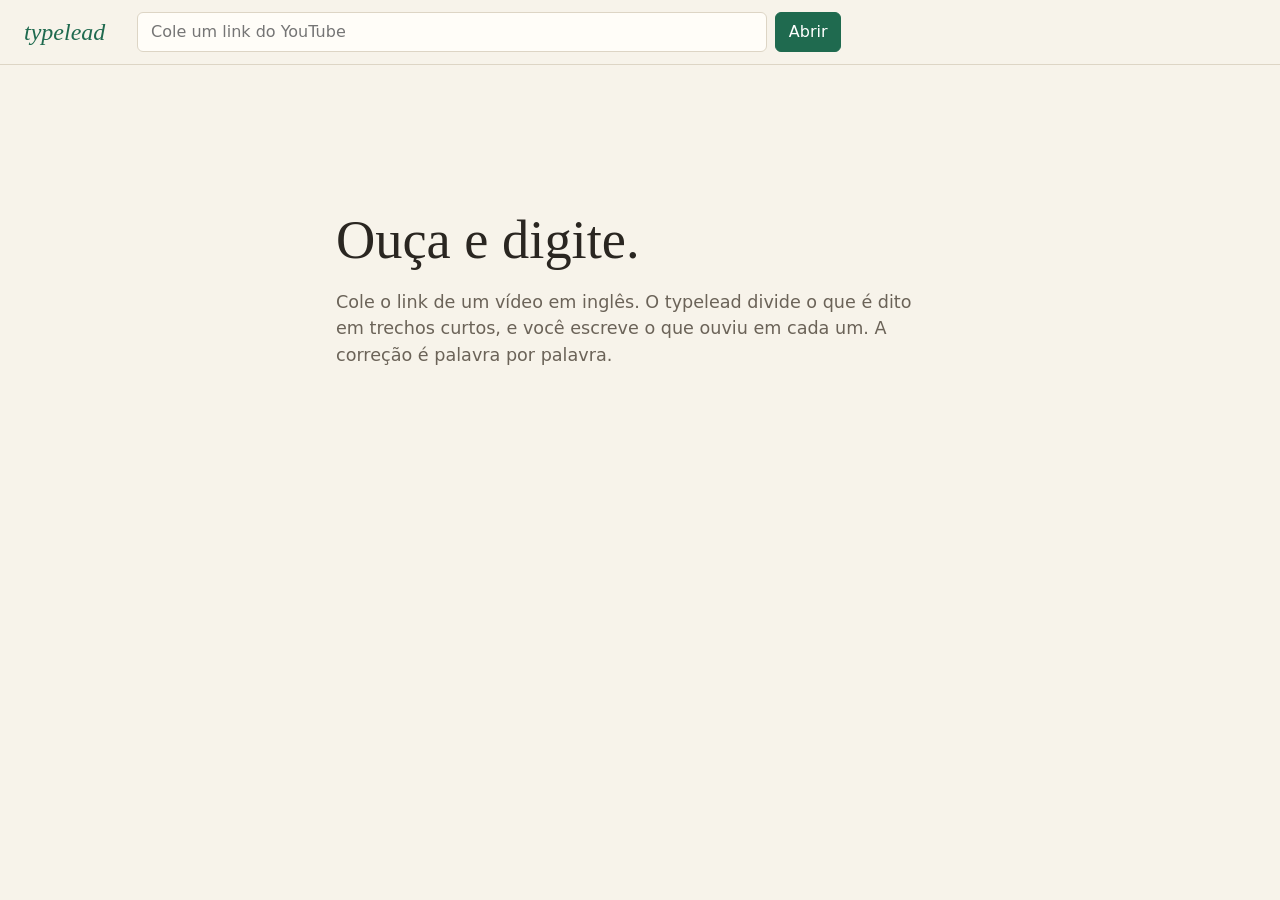
==== src/typelead/web/index.html @ 3034d948 "Cria o ditado com correção palavra por palavra A correção vem no Enter ou durante a digitação e acei" ====
<!doctype html>
<html lang="pt-BR">
  <head>
    <meta charset="utf-8" />
    <meta name="viewport" content="width=device-width, initial-scale=1" />
    <title>typelead</title>
    <link rel="icon" href="data:," />
    <link rel="stylesheet" href="estilo.css" />
    <script type="module" src="js/app.js"></script>
  </head>
  <body>
    <header class="topo">
      <a class="marca" href="/">typelead</a>
      <form id="abrir" class="abrir">
        <label class="oculto" for="link">Link do YouTube</label>
        <input id="link" type="text" inputmode="url" autocomplete="off" spellcheck="false" placeholder="Cole um link do YouTube" maxlength="5000" required />
        <button type="submit">Abrir</button>
      </form>
    </header>

    <main>
      <p id="aviso" class="aviso" role="status" hidden></p>

      <section id="inicio" class="inicio">
        <h1>Ouça e digite.</h1>
        <p>Cole o link de um vídeo em inglês. O typelead divide o que é dito em trechos curtos, e você escreve o que ouviu em cada um. A correção é palavra por palavra.</p>
      </section>

      <div id="sala" class="sala" hidden>
        <section class="cena" aria-label="Vídeo">
          <div id="palco" class="palco"></div>
          <p class="titulo"><strong id="titulo"></strong> <span id="canal"></span></p>
        </section>

        <section id="sem-legenda" class="painel" hidden>
          <h2>Falta o texto deste vídeo</h2>
          <p id="motivo"></p>
          <div id="escolhas" class="escolhas">
            <div>
              <button id="transcrever" type="button" class="principal">Transcrever pelo som</button>
              <p>O vídeo toca inteiro<span id="duracao-do-som"></span> enquanto o typelead ouve esta aba. Na janela do Chrome, escolha esta aba e deixe o som marcado. O som é apagado depois.</p>
            </div>
            <div>
              <label class="botao" for="arquivo">Abrir arquivo de legenda</label>
              <input id="arquivo" class="oculto" type="file" accept=".srt,.vtt" />
              <p>SRT ou VTT, em inglês.</p>
            </div>
          </div>
          <div id="andamento" hidden>
            <p id="etapa" role="status"></p>
            <progress id="barra" max="1" value="0"></progress>
            <button id="parar-aqui" type="button">Parar aqui e transcrever o que tocou</button>
          </div>
        </section>

        <section id="pratica" class="painel pratica" hidden>
          <p class="posicao">
            <span>Fala <b id="numero"></b> de <b id="total"></b></span>
            <span id="instante"></span>
            <span id="origem" class="etiqueta"></span>
          </p>

          <div id="fala" class="fala" aria-live="polite"></div>

          <label class="oculto" for="digitado">O que você ouviu, em inglês</label>
          <textarea id="digitado" class="digitado" rows="2" lang="en" maxlength="1000" autocomplete="off" autocapitalize="off" spellcheck="false" placeholder="Digite o que ouviu"></textarea>
          <p id="placar" class="placar" role="status"></p>

          <div class="controles">
            <button id="voltar" type="button" title="Fala anterior (↑)">↑ Anterior</button>
            <button id="repetir" type="button" class="principal" title="Ouvir de novo (Ctrl+espaço)">Ouvir</button>
            <button id="avancar" type="button" title="Próxima fala (↓)">↓ Próxima</button>
            <button id="mostrar" type="button" title="Mostrar ou esconder o texto (Ctrl+Enter)" aria-pressed="false">Mostrar texto</button>
            <label class="velocidade">
              Velocidade
              <select id="velocidade">
                <option value="1">normal</option>
                <option value="0.75">0,75×</option>
                <option value="0.5">0,5×</option>
              </select>
            </label>
            <label class="velocidade">
              Corrigir
              <select id="quando">
                <option value="enter">ao apertar Enter</option>
                <option value="digitando">enquanto digito</option>
              </select>
            </label>
          </div>

          <p class="ajuda">
            <kbd>Enter</kbd> corrigir e seguir <kbd>Ctrl</kbd><kbd>espaço</kbd> ouvir <kbd>↑</kbd><kbd>↓</kbd> mudar de fala <kbd>Ctrl</kbd><kbd>Enter</kbd> texto <kbd>Ctrl</kbd><kbd>↑</kbd><kbd>↓</kbd> velocidade
          </p>
        </section>
      </div>

      <nav id="fita" class="fita" aria-label="Falas do vídeo" hidden></nav>
    </main>
  </body>
</html>
---- src/typelead/web/estilo.css ----
:root {
  color-scheme: light dark;
  --papel: light-dark(#f7f3ea, #1c1a17);
  --folha: light-dark(#fffdf8, #262320);
  --tinta: light-dark(#2a2621, #ece6da);
  --tinta-fraca: light-dark(#6b6358, #a89f90);
  --linha: light-dark(#ddd5c5, #3d3831);
  --verde: light-dark(#1f6a4f, #6cc3a0);
  --sobre-verde: light-dark(#ffffff, #10211a);
  --ouro: light-dark(#8a5a00, #e6b450);
  --erro: light-dark(#a3341f, #f0907c);

  font-family: system-ui, sans-serif;
  line-height: 1.5;
  color: var(--tinta);
  background: var(--papel);
}

* {
  box-sizing: border-box;
}

[hidden] {
  display: none !important;
}

body {
  margin: 0;
  min-height: 100vh;
}

.oculto {
  position: absolute;
  width: 1px;
  height: 1px;
  overflow: hidden;
  clip-path: inset(50%);
}

.topo {
  display: flex;
  flex-wrap: wrap;
  align-items: center;
  gap: 0.75rem 2rem;
  padding: 0.75rem 1.5rem;
  border-bottom: 1px solid var(--linha);
}

.marca {
  font: italic 1.5rem Georgia, "Times New Roman", serif;
  color: var(--verde);
  text-decoration: none;
}

.abrir {
  display: flex;
  flex: 1 1 20rem;
  gap: 0.5rem;
  max-width: 44rem;
}

.abrir input {
  flex: 1;
  min-width: 0;
}

main {
  max-width: 84rem;
  margin: 0 auto;
  padding: 1.25rem 1.5rem 2.5rem;
}

input,
select,
textarea,
button,
.botao {
  font: inherit;
  color: inherit;
  background: var(--folha);
  border: 1px solid var(--linha);
  border-radius: 6px;
  padding: 0.45rem 0.8rem;
}

button,
.botao {
  display: inline-block;
  cursor: pointer;
}

button:hover:not(:disabled),
.botao:hover {
  border-color: var(--verde);
}

button:disabled {
  opacity: 0.45;
  cursor: default;
}

.principal,
.abrir button {
  color: var(--sobre-verde);
  background: var(--verde);
  border-color: var(--verde);
}

:focus-visible,
.oculto:focus-visible + .botao,
.botao:has(+ .oculto:focus-visible) {
  outline: 3px solid var(--ouro);
  outline-offset: 2px;
}

.aviso {
  margin: 0 0 1rem;
  padding: 0.7rem 1rem;
  border-left: 4px solid var(--ouro);
  background: var(--folha);
}

.aviso.erro {
  border-color: var(--erro);
}

.inicio {
  max-width: 38rem;
  margin: 14vh auto 0;
}

.inicio h1 {
  font: 400 clamp(2.2rem, 5vw, 3.4rem) / 1.1 Georgia, "Times New Roman", serif;
  margin: 0 0 1rem;
}

.inicio p {
  font-size: 1.1rem;
  color: var(--tinta-fraca);
}

.sala {
  display: grid;
  grid-template-columns: minmax(0, 1.15fr) minmax(0, 1fr);
  gap: 1.5rem;
  align-items: stretch;
}

@media (max-width: 60rem) {
  .sala {
    grid-template-columns: minmax(0, 1fr);
  }
}

.palco,
.palco iframe {
  display: block;
  width: 100%;
  height: auto;
  aspect-ratio: 16 / 9;
  border: 0;
  border-radius: 8px;
}

.palco {
  background: #000;
  overflow: hidden;
}

.titulo {
  margin: 0.6rem 0 0;
}

.titulo span {
  color: var(--tinta-fraca);
}

.painel {
  display: flex;
  flex-direction: column;
  padding: 1.25rem 1.5rem;
  background: var(--folha);
  border: 1px solid var(--linha);
  border-radius: 8px;
}

.painel h2 {
  font: 400 1.5rem Georgia, "Times New Roman", serif;
  margin: 0 0 0.25rem;
}

.escolhas {
  display: grid;
  gap: 1rem;
  margin-top: 0.75rem;
}

.escolhas p {
  margin: 0.4rem 0 0;
  color: var(--tinta-fraca);
  font-size: 0.92rem;
}

progress {
  width: 100%;
  accent-color: var(--verde);
}

.posicao {
  display: flex;
  flex-wrap: wrap;
  gap: 0.25rem 1.25rem;
  margin: 0;
  color: var(--tinta-fraca);
  font-variant-numeric: tabular-nums;
}

.etiqueta {
  color: var(--ouro);
}

.fala {
  flex: 1;
  align-content: center;
  min-height: 8rem;
  padding: 1rem 0;
  font: 400 clamp(1.5rem, 2.4vw, 2.1rem) / 1.35 Georgia, "Times New Roman", serif;
  text-wrap: balance;
  overflow-wrap: anywhere;
}

.fala.escondida {
  font: 1rem system-ui, sans-serif;
  color: var(--tinta-fraca);
}

.palavra.certa {
  color: var(--verde);
}

.palavra.pendente {
  color: var(--tinta-fraca);
}

.palavra s {
  color: var(--erro);
  text-decoration-thickness: 2px;
}

.palavra strong {
  font-weight: 400;
  border-bottom: 2px solid var(--ouro);
}

.palavra s ~ strong {
  margin-left: 0.25em;
}

/* Sempre do mesmo tamanho, para não entregar o da palavra. */
.lacuna {
  display: inline-block;
  width: 2.5em;
  border-bottom: 2px solid var(--ouro);
}

.digitado {
  width: 100%;
  resize: vertical;
  font-size: 1.15rem;
  background: var(--papel);
}

.placar {
  min-height: 1.5em;
  margin: 0.4rem 0 0.8rem;
  color: var(--tinta-fraca);
}

.placar.certo {
  color: var(--verde);
}

.controles {
  display: flex;
  flex-wrap: wrap;
  align-items: center;
  gap: 0.5rem;
}

.velocidade {
  display: flex;
  align-items: center;
  gap: 0.4rem;
  font-size: 0.92rem;
  color: var(--tinta-fraca);
}

.ajuda {
  margin: 0.9rem 0 0;
  font-size: 0.85rem;
  color: var(--tinta-fraca);
}

kbd {
  margin-left: 0.6rem;
  padding: 0.05rem 0.35rem;
  border: 1px solid var(--linha);
  border-radius: 4px;
  font: 0.8rem ui-monospace, monospace;
}

kbd:first-child,
kbd + kbd {
  margin-left: 0;
}

/* A fita: todas as falas, em escala de tempo. */
.fita {
  position: relative;
  height: 2.6rem;
  margin-top: 1.5rem;
  border-block: 1px solid var(--linha);
}

.fita button {
  position: absolute;
  inset-block: 0.5rem;
  min-width: 2px;
  padding: 0;
  border: 0;
  border-right: 1px solid var(--papel);
  border-radius: 1px;
  background: var(--linha);
}

.fita button:hover {
  background: var(--tinta-fraca);
}

.fita button[data-ouvida] {
  background: color-mix(in srgb, var(--verde) 45%, var(--papel));
}

.fita button[data-acertada] {
  background: color-mix(in srgb, var(--verde) 85%, var(--papel));
}

/* A atual se distingue pela altura e pelo contorno, e não só pela cor. */
.fita button[aria-current] {
  inset-block: 0.15rem;
  min-width: 4px;
  background: var(--verde);
  outline: 2px solid var(--ouro);
}
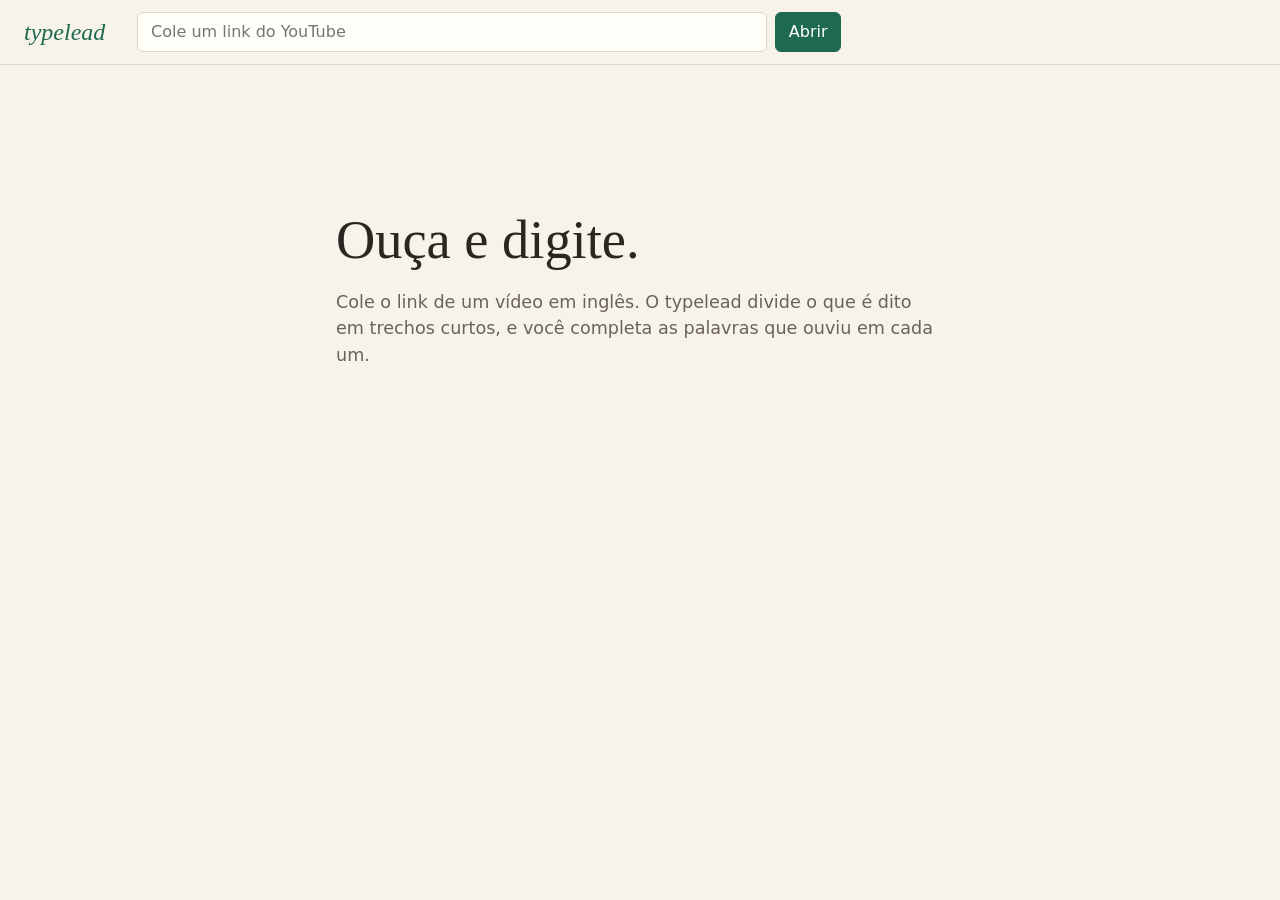
==== commit d4113416: "Cria os modos com palavras escondidas, um ponto por letra Tudo oculto esconde a fala inteira; lacuna" ====
--- a/src/typelead/web/index.html
+++ b/src/typelead/web/index.html
@@ -23,7 +23,7 @@
 
       <section id="inicio" class="inicio">
         <h1>Ouça e digite.</h1>
-        <p>Cole o link de um vídeo em inglês. O typelead divide o que é dito em trechos curtos, e você escreve o que ouviu em cada um. A correção é palavra por palavra.</p>
+        <p>Cole o link de um vídeo em inglês. O typelead divide o que é dito em trechos curtos, e você completa as palavras que ouviu em cada um.</p>
       </section>
 
       <div id="sala" class="sala" hidden>
@@ -80,6 +80,14 @@
               </select>
             </label>
             <label class="velocidade">
+              Modo
+              <select id="modo">
+                <option value="oculto">tudo oculto</option>
+                <option value="lacunas">lacunas</option>
+                <option value="livre">texto livre</option>
+              </select>
+            </label>
+            <label class="velocidade">
               Corrigir
               <select id="quando">
                 <option value="enter">ao apertar Enter</option>
--- a/src/typelead/web/estilo.css
+++ b/src/typelead/web/estilo.css
@@ -176,6 +176,7 @@
 }
 
 .painel {
+  position: relative;
   display: flex;
   flex-direction: column;
   padding: 1.25rem 1.5rem;
@@ -263,7 +264,66 @@
   border-bottom: 2px solid var(--ouro);
 }
 
-.digitado {
+/* As lacunas: uma linha por palavra e, sobre ela, um ponto ou uma letra. A largura
+   é fixa para a fala não dançar enquanto a pessoa digita. */
+.fala.com-lacunas {
+  font-family: "Cascadia Mono", Consolas, ui-monospace, monospace;
+  font-size: clamp(1.25rem, 2vw, 1.7rem);
+  line-height: 1.9;
+  word-spacing: 0.15em;
+  cursor: text;
+}
+
+.lacunada {
+  display: inline-block;
+  line-height: 1.35;
+  border-bottom: 2px solid var(--tinta-fraca);
+}
+
+.pratica:has(#digitado:focus) .lacunada:has(.cursor, .cursor-depois) {
+  border-color: var(--ouro);
+}
+
+.casa {
+  position: relative;
+  display: inline-block;
+  min-width: 1ch;
+  text-align: center;
+}
+
+.casa.vazia {
+  color: var(--tinta-fraca);
+}
+
+.casa.faltou {
+  color: var(--ouro);
+}
+
+.casa.certa {
+  color: var(--verde);
+}
+
+/* Além da cor, o risco. */
+.casa.errada {
+  color: var(--erro);
+  text-decoration: line-through 2px;
+}
+
+.pratica:has(#digitado:focus) :is(.cursor, .cursor-depois)::before {
+  content: "";
+  position: absolute;
+  inset-block: 0.15em;
+  left: -1px;
+  width: 2px;
+  background: var(--ouro);
+}
+
+.pratica:has(#digitado:focus) .cursor-depois::before {
+  left: auto;
+  right: -1px;
+}
+
+.digitado:not(.oculto) {
   width: 100%;
   resize: vertical;
   font-size: 1.15rem;
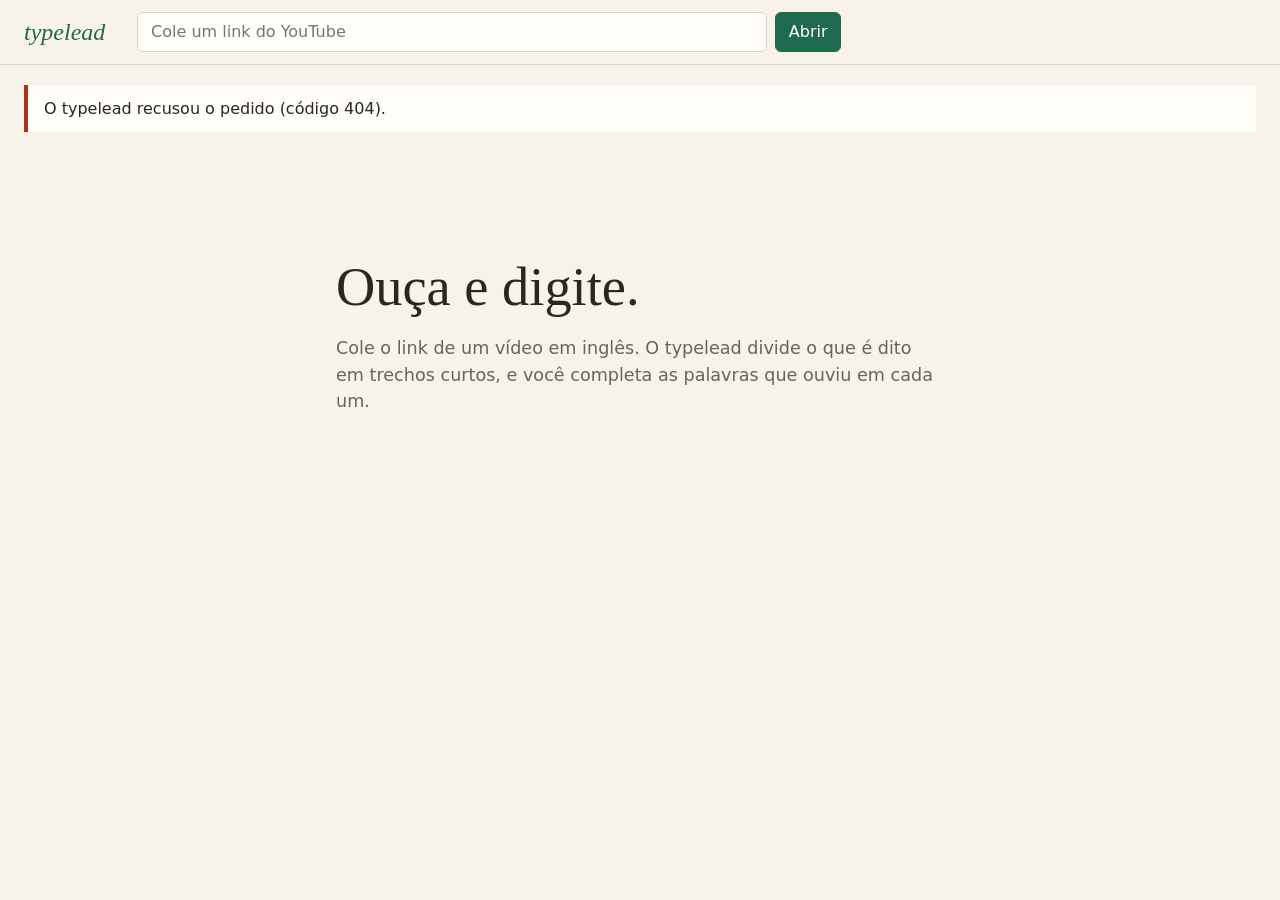
==== commit 78e22c24: "Salva vídeos, falas e tentativas no SQLite e continua de onde parou Co-Authored-By: Claude Opus 5.5 " ====
--- a/src/typelead/web/index.html
+++ b/src/typelead/web/index.html
@@ -24,6 +24,10 @@
       <section id="inicio" class="inicio">
         <h1>Ouça e digite.</h1>
         <p>Cole o link de um vídeo em inglês. O typelead divide o que é dito em trechos curtos, e você completa as palavras que ouviu em cada um.</p>
+        <section id="recentes" hidden>
+          <h2>Continuar</h2>
+          <ul id="lista" class="lista"></ul>
+        </section>
       </section>
 
       <div id="sala" class="sala" hidden>
--- a/src/typelead/web/estilo.css
+++ b/src/typelead/web/estilo.css
@@ -139,6 +139,40 @@
   color: var(--tinta-fraca);
 }
 
+.inicio h2 {
+  font: 400 1.5rem Georgia, "Times New Roman", serif;
+  margin: 2.5rem 0 0.75rem;
+}
+
+.lista {
+  display: grid;
+  gap: 0.6rem;
+  margin: 0;
+  padding: 0;
+  list-style: none;
+}
+
+.lista a {
+  display: grid;
+  grid-template-columns: 1fr auto;
+  gap: 0.1rem 1rem;
+  padding: 0.7rem 1rem;
+  color: inherit;
+  text-decoration: none;
+  background: var(--folha);
+  border: 1px solid var(--linha);
+  border-radius: 8px;
+}
+
+.lista a:hover {
+  border-color: var(--verde);
+}
+
+.lista span {
+  color: var(--tinta-fraca);
+  font-size: 0.92rem;
+}
+
 .sala {
   display: grid;
   grid-template-columns: minmax(0, 1.15fr) minmax(0, 1fr);
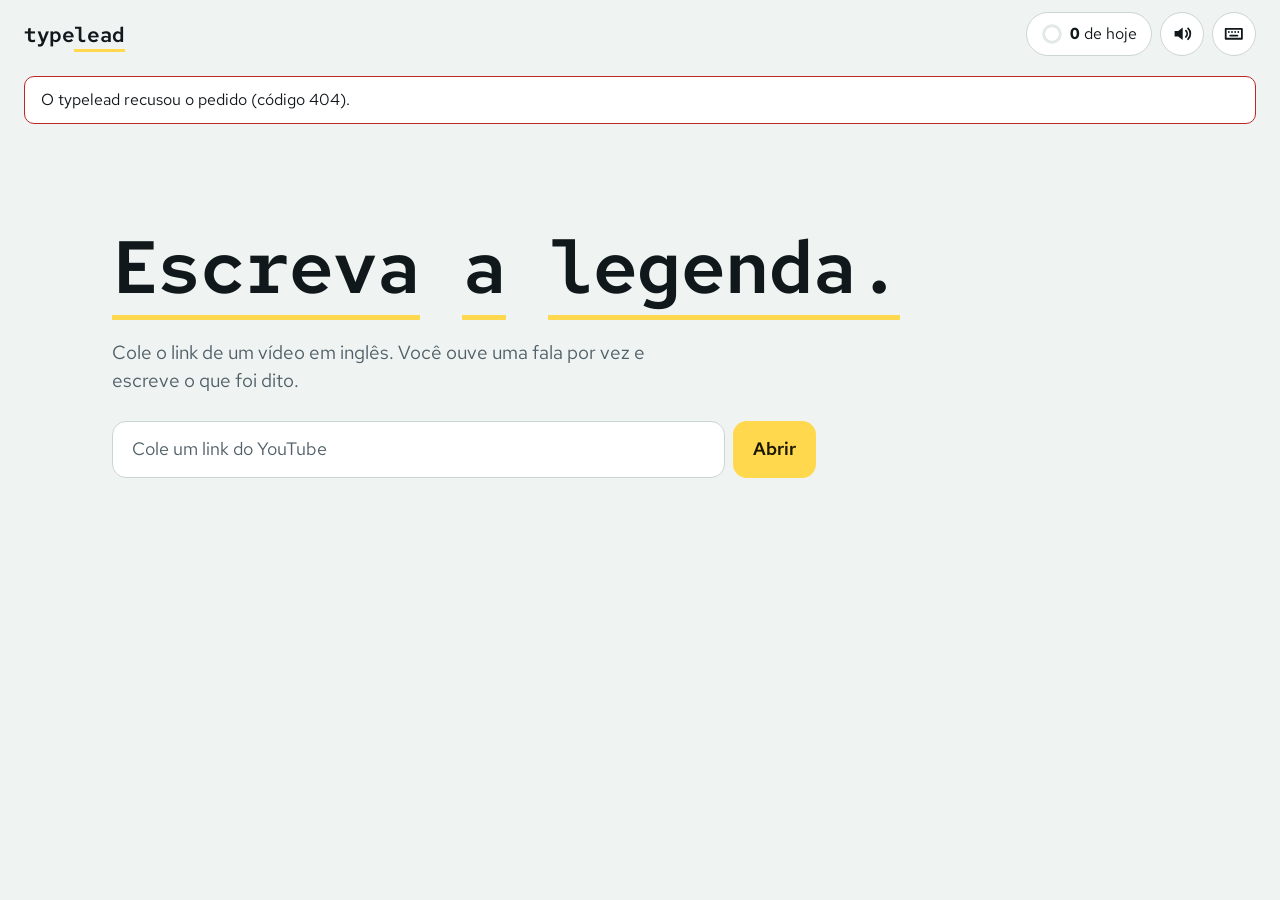
==== commit 421892ae: "Redesenha a interface, com sequência, meta do dia e semana de prática Corrige um erro de sintaxe que" ====
--- a/src/typelead/web/index.html
+++ b/src/typelead/web/index.html
@@ -4,36 +4,68 @@
     <meta charset="utf-8" />
     <meta name="viewport" content="width=device-width, initial-scale=1" />
     <title>typelead</title>
-    <link rel="icon" href="data:," />
+    <link rel="icon" href="data:image/svg+xml,%3Csvg xmlns='http://www.w3.org/2000/svg' viewBox='0 0 32 32'%3E%3Crect width='32' height='32' rx='8' fill='%230d1214'/%3E%3Crect x='5' y='21' width='14' height='4' rx='2' fill='%23ffd84d'/%3E%3Ccircle cx='23' cy='23' r='2' fill='%23ffd84d'/%3E%3Ccircle cx='28' cy='23' r='2' fill='%23ffd84d'/%3E%3C/svg%3E" />
+    <link rel="preload" href="fontes/red-hat-mono.woff2" as="font" type="font/woff2" crossorigin />
     <link rel="stylesheet" href="estilo.css" />
     <script type="module" src="js/app.js"></script>
   </head>
-  <body>
+  <body data-tela="inicio">
+    <div id="ambiente" class="ambiente" aria-hidden="true"></div>
+
     <header class="topo">
-      <a class="marca" href="/">typelead</a>
-      <form id="abrir" class="abrir">
-        <label class="oculto" for="link">Link do YouTube</label>
-        <input id="link" type="text" inputmode="url" autocomplete="off" spellcheck="false" placeholder="Cole um link do YouTube" maxlength="5000" required />
-        <button type="submit">Abrir</button>
-      </form>
+      <a class="marca" href="/" aria-label="typelead, início"><span>type</span><span class="escrita">lead</span></a>
+      <div id="vaga-topo" class="vaga"></div>
+      <div class="fichas">
+        <span id="sequencia" class="ficha sequencia" title="Falas certas seguidas, de primeira e sem ajuda" hidden>
+          <svg viewBox="0 0 24 24" aria-hidden="true"><path d="M13 2 4 14h6l-1 8 9-12h-6z" /></svg>
+          <b id="sequencia-numero">0</b> <span class="oculto">falas certas seguidas</span>
+        </span>
+        <span id="meta" class="ficha meta" title="Falas certas hoje">
+          <span class="anel" aria-hidden="true"></span>
+          <span><b id="meta-numero">0</b> de <span id="meta-total"></span> hoje</span>
+        </span>
+        <button id="sons" type="button" class="icone" aria-pressed="true" aria-label="Sons de acerto e erro" title="Sons de acerto e erro">
+          <svg viewBox="0 0 24 24" aria-hidden="true"><path d="M4 9v6h4l5 4V5L8 9z" /><path class="onda" d="M16.5 8.5a5 5 0 0 1 0 7M19 6a8.5 8.5 0 0 1 0 12" /><path class="corte" d="m17 9 5 6m0-6-5 6" /></svg>
+        </button>
+        <button type="button" class="icone" popovertarget="ajuda" aria-label="Atalhos do teclado" title="Atalhos do teclado">
+          <svg viewBox="0 0 24 24" aria-hidden="true"><path class="contorno" d="M3 6.5h18v11H3z" /><path class="contorno" d="M6.5 10h.01M10 10h.01M13.5 10h.01M17 10h.01M8 14h8" /></svg>
+        </button>
+      </div>
     </header>
 
     <main>
       <p id="aviso" class="aviso" role="status" hidden></p>
 
       <section id="inicio" class="inicio">
-        <h1>Ouça e digite.</h1>
-        <p>Cole o link de um vídeo em inglês. O typelead divide o que é dito em trechos curtos, e você completa as palavras que ouviu em cada um.</p>
-        <section id="recentes" hidden>
-          <h2>Continuar</h2>
-          <ul id="lista" class="lista"></ul>
-        </section>
+        <h1 id="letreiro" class="letreiro">Escreva a legenda.</h1>
+        <p class="chamada">Cole o link de um vídeo em inglês. Você ouve uma fala por vez e escreve o que foi dito.</p>
+        <div id="vaga-inicio" class="vaga">
+          <form id="abrir" class="abrir">
+            <label class="oculto" for="link">Link do YouTube</label>
+            <input id="link" type="text" inputmode="url" autocomplete="off" spellcheck="false" placeholder="Cole um link do YouTube" maxlength="5000" required />
+            <button type="submit" class="principal">Abrir</button>
+          </form>
+        </div>
+
+        <div id="continuar" hidden>
+          <section class="semana" aria-labelledby="titulo-semana">
+            <h2 id="titulo-semana"></h2>
+            <ol id="dias" class="dias"></ol>
+          </section>
+          <section aria-labelledby="titulo-recentes">
+            <h2 id="titulo-recentes">Continuar</h2>
+            <ul id="lista" class="lista"></ul>
+          </section>
+        </div>
       </section>
 
       <div id="sala" class="sala" hidden>
         <section class="cena" aria-label="Vídeo">
           <div id="palco" class="palco"></div>
-          <p class="titulo"><strong id="titulo"></strong> <span id="canal"></span></p>
+          <div class="sob-o-video">
+            <p class="titulo"><strong id="titulo"></strong> <span id="canal"></span></p>
+            <button id="abrir-legenda" type="button" class="discreto" popovertarget="legenda">Legenda</button>
+          </div>
         </section>
 
         <section id="sem-legenda" class="painel" hidden>
@@ -57,56 +89,95 @@
           </div>
         </section>
 
-        <section id="pratica" class="painel pratica" hidden>
+        <section id="pratica" class="pratica" aria-label="Prática" hidden>
           <p class="posicao">
             <span>Fala <b id="numero"></b> de <b id="total"></b></span>
             <span id="instante"></span>
             <span id="origem" class="etiqueta"></span>
           </p>
 
-          <div id="fala" class="fala" aria-live="polite"></div>
+          <div class="quadro">
+            <div id="fala" class="fala" aria-live="polite"></div>
+            <label class="oculto" for="digitado">O que você ouviu, em inglês</label>
+            <textarea id="digitado" class="digitado" rows="2" lang="en" maxlength="1000" autocomplete="off" autocapitalize="off" spellcheck="false" placeholder="Digite o que ouviu"></textarea>
+            <p id="traducao" class="traducao" role="status" hidden></p>
+          </div>
 
-          <label class="oculto" for="digitado">O que você ouviu, em inglês</label>
-          <textarea id="digitado" class="digitado" rows="2" lang="en" maxlength="1000" autocomplete="off" autocapitalize="off" spellcheck="false" placeholder="Digite o que ouviu"></textarea>
           <p id="placar" class="placar" role="status"></p>
+          <section id="motivos" class="motivos" aria-label="Por que errei" hidden>
+            <ul id="erros"></ul>
+          </section>
 
           <div class="controles">
-            <button id="voltar" type="button" title="Fala anterior (↑)">↑ Anterior</button>
-            <button id="repetir" type="button" class="principal" title="Ouvir de novo (Ctrl+espaço)">Ouvir</button>
-            <button id="avancar" type="button" title="Próxima fala (↓)">↓ Próxima</button>
+            <button id="voltar" type="button" class="icone" aria-label="Fala anterior" title="Fala anterior (↑)">
+              <svg viewBox="0 0 24 24" aria-hidden="true"><path class="contorno" d="M15 5 8 12l7 7" /></svg>
+            </button>
+            <button id="repetir" type="button" class="ouvir" title="Ouvir (Ctrl+espaço)">
+              <span class="barras" aria-hidden="true"><i></i><i></i><i></i><i></i></span>
+              Ouvir
+            </button>
+            <button id="avancar" type="button" class="icone" aria-label="Próxima fala" title="Próxima fala (↓)">
+              <svg viewBox="0 0 24 24" aria-hidden="true"><path class="contorno" d="m9 5 7 7-7 7" /></svg>
+            </button>
             <button id="mostrar" type="button" title="Mostrar ou esconder o texto (Ctrl+Enter)" aria-pressed="false">Mostrar texto</button>
-            <label class="velocidade">
-              Velocidade
-              <select id="velocidade">
-                <option value="1">normal</option>
-                <option value="0.75">0,75×</option>
-                <option value="0.5">0,5×</option>
-              </select>
-            </label>
-            <label class="velocidade">
-              Modo
-              <select id="modo">
-                <option value="oculto">tudo oculto</option>
-                <option value="lacunas">lacunas</option>
-                <option value="livre">texto livre</option>
-              </select>
-            </label>
-            <label class="velocidade">
-              Corrigir
-              <select id="quando">
-                <option value="enter">ao apertar Enter</option>
-                <option value="digitando">enquanto digito</option>
-              </select>
-            </label>
+            <button id="traduzir" type="button" title="Mostrar ou esconder a tradução (Ctrl+I)" aria-pressed="false">Tradução</button>
           </div>
 
-          <p class="ajuda">
-            <kbd>Enter</kbd> corrigir e seguir <kbd>Ctrl</kbd><kbd>espaço</kbd> ouvir <kbd>↑</kbd><kbd>↓</kbd> mudar de fala <kbd>Ctrl</kbd><kbd>Enter</kbd> texto <kbd>Ctrl</kbd><kbd>↑</kbd><kbd>↓</kbd> velocidade
-          </p>
+          <div class="ajustes">
+            <fieldset class="segmentos">
+              <legend>Modo</legend>
+              <label><input type="radio" name="modo" value="oculto" checked /><span>Tudo oculto</span></label>
+              <label><input type="radio" name="modo" value="lacunas" /><span>Lacunas</span></label>
+              <label><input type="radio" name="modo" value="livre" /><span>Texto livre</span></label>
+            </fieldset>
+            <fieldset class="segmentos">
+              <legend>Corrigir</legend>
+              <label><input type="radio" name="quando" value="enter" checked /><span>No Enter</span></label>
+              <label><input type="radio" name="quando" value="digitando" /><span>Enquanto digito</span></label>
+            </fieldset>
+            <fieldset class="segmentos">
+              <legend>Velocidade</legend>
+              <label><input type="radio" name="velocidade" value="0.5" /><span>0,5×</span></label>
+              <label><input type="radio" name="velocidade" value="0.75" /><span>0,75×</span></label>
+              <label><input type="radio" name="velocidade" value="1" checked /><span>1×</span></label>
+            </fieldset>
+          </div>
         </section>
       </div>
+    </main>
 
-      <nav id="fita" class="fita" aria-label="Falas do vídeo" hidden></nav>
-    </main>
+    <nav id="fita" class="fita" aria-label="Falas do vídeo" hidden></nav>
+
+    <div id="ajuda" class="folha" popover>
+      <h2>Atalhos do teclado</h2>
+      <dl>
+        <div><dt><kbd>Enter</kbd></dt><dd>corrigir; depois, ver a resposta ou seguir. Com tudo vazio, ouvir</dd></div>
+        <div><dt><kbd>espaço</kbd></dt><dd>próxima palavra</dd></div>
+        <div><dt><kbd>Ctrl</kbd> <kbd>espaço</kbd></dt><dd>ouvir de novo</dd></div>
+        <div><dt><kbd>↑</kbd> <kbd>↓</kbd></dt><dd>fala anterior e próxima</dd></div>
+        <div><dt><kbd>Ctrl</kbd> <kbd>Enter</kbd></dt><dd>mostrar ou esconder o texto</dd></div>
+        <div><dt><kbd>Ctrl</kbd> <kbd>I</kbd></dt><dd>mostrar ou esconder a tradução</dd></div>
+        <div><dt><kbd>Ctrl</kbd> <kbd>↓</kbd> <kbd>↑</kbd></dt><dd>mais devagar e mais rápido</dd></div>
+      </dl>
+    </div>
+
+    <div id="legenda" class="folha" popover>
+      <h2>Trocar a legenda</h2>
+      <p>As falas são refeitas e a prática volta ao começo. As tentativas antigas continuam salvas.</p>
+      <div class="acoes">
+        <button id="buscar-de-novo" type="button">Buscar no YouTube de novo</button>
+        <label class="botao" for="arquivo">Abrir arquivo SRT ou VTT</label>
+      </div>
+    </div>
+
+    <dialog id="fim" class="folha" aria-labelledby="fim-titulo">
+      <h2 id="fim-titulo"></h2>
+      <p id="fim-texto"></p>
+      <div class="acoes">
+        <button id="fim-falta" type="button" class="principal">Ir para a próxima que falta</button>
+        <a class="botao" href="/">Escolher outro vídeo</a>
+        <button id="fim-fechar" type="button">Ficar aqui</button>
+      </div>
+    </dialog>
   </body>
 </html>
--- a/src/typelead/web/estilo.css
+++ b/src/typelead/web/estilo.css
@@ -1,19 +1,43 @@
+/* O amarelo é o da legenda de cinema: marca o que a pessoa escreve e para onde ir. */
+
+@font-face {
+  font-family: "Red Hat Text";
+  src: url("fontes/red-hat-text.woff2") format("woff2");
+  font-weight: 300 700;
+  font-display: swap;
+}
+
+@font-face {
+  font-family: "Red Hat Mono";
+  src: url("fontes/red-hat-mono.woff2") format("woff2");
+  font-weight: 300 700;
+  font-display: swap;
+}
+
 :root {
   color-scheme: light dark;
-  --papel: light-dark(#f7f3ea, #1c1a17);
-  --folha: light-dark(#fffdf8, #262320);
-  --tinta: light-dark(#2a2621, #ece6da);
-  --tinta-fraca: light-dark(#6b6358, #a89f90);
-  --linha: light-dark(#ddd5c5, #3d3831);
-  --verde: light-dark(#1f6a4f, #6cc3a0);
-  --sobre-verde: light-dark(#ffffff, #10211a);
-  --ouro: light-dark(#8a5a00, #e6b450);
-  --erro: light-dark(#a3341f, #f0907c);
-
-  font-family: system-ui, sans-serif;
+  --fundo: light-dark(#eff3f2, #0c1113);
+  --painel: light-dark(#ffffff, #141b1e);
+  --relevo: light-dark(#e2e9e7, #202a2e);
+  --linha: light-dark(#cbd5d3, #2c383d);
+  --tinta: light-dark(#10181b, #eef4f3);
+  --tinta-fraca: light-dark(#516068, #9db0b5);
+  --legenda: #ffd84d;
+  --sobre-legenda: #1b1700;
+  /* O amarelo sobre o claro não se lê: vira um dourado escuro. */
+  --destaque: light-dark(#7c5d00, #ffd84d);
+  --certo: light-dark(#08744a, #52e0a3);
+  --erro: light-dark(#bd2727, #ff8279);
+
+  --texto: "Red Hat Text", system-ui, sans-serif;
+  --letras: "Red Hat Mono", "Cascadia Mono", Consolas, monospace;
+  --mola: cubic-bezier(0.2, 0.9, 0.3, 1.5);
+  --suave: cubic-bezier(0.2, 0.7, 0.2, 1);
+
+  font-family: var(--texto);
   line-height: 1.5;
   color: var(--tinta);
-  background: var(--papel);
+  background: var(--fundo);
 }
 
 * {
@@ -25,50 +49,64 @@
 }
 
 body {
+  display: flex;
+  flex-direction: column;
+  min-height: 100dvh;
   margin: 0;
-  min-height: 100vh;
+}
+
+main {
+  flex: 1;
+  display: flex;
+  flex-direction: column;
+  width: 100%;
+  max-width: 88rem;
+  margin: 0 auto;
+  padding: 0.5rem 1.5rem 1rem;
 }
 
 .oculto {
   position: absolute;
   width: 1px;
   height: 1px;
+  padding: 0;
+  border: 0;
   overflow: hidden;
   clip-path: inset(50%);
 }
 
-.topo {
-  display: flex;
-  flex-wrap: wrap;
-  align-items: center;
-  gap: 0.75rem 2rem;
-  padding: 0.75rem 1.5rem;
-  border-bottom: 1px solid var(--linha);
-}
-
-.marca {
-  font: italic 1.5rem Georgia, "Times New Roman", serif;
-  color: var(--verde);
-  text-decoration: none;
-}
-
-.abrir {
-  display: flex;
-  flex: 1 1 20rem;
-  gap: 0.5rem;
-  max-width: 44rem;
-}
-
-.abrir input {
-  flex: 1;
-  min-width: 0;
-}
-
-main {
-  max-width: 84rem;
-  margin: 0 auto;
-  padding: 1.25rem 1.5rem 2.5rem;
-}
+h2 {
+  margin: 0;
+  font-size: 1.15rem;
+  font-weight: 600;
+}
+
+/* A luz do vídeo no fundo: a capa, desfocada. */
+.ambiente {
+  position: fixed;
+  inset: -10% -5% auto;
+  height: 85vh;
+  z-index: -1;
+  background: center / cover no-repeat;
+  filter: blur(70px) saturate(1.5);
+  opacity: 0;
+  mask-image: linear-gradient(#000 15%, transparent 90%);
+  transition: opacity 1.2s var(--suave);
+  pointer-events: none;
+}
+
+[data-tela="sala"] .ambiente {
+  opacity: 0.34;
+}
+
+/* No claro, a capa escura viraria uma mancha cinza. */
+@media (prefers-color-scheme: light) {
+  [data-tela="sala"] .ambiente {
+    opacity: 0.14;
+  }
+}
+
+/* Campos e botões */
 
 input,
 select,
@@ -77,113 +115,376 @@
 .botao {
   font: inherit;
   color: inherit;
-  background: var(--folha);
+  background: var(--painel);
   border: 1px solid var(--linha);
-  border-radius: 6px;
-  padding: 0.45rem 0.8rem;
+  border-radius: 10px;
+  padding: 0.5rem 0.9rem;
+}
+
+::placeholder {
+  color: var(--tinta-fraca);
+  opacity: 1;
 }
 
 button,
 .botao {
-  display: inline-block;
+  display: inline-flex;
+  align-items: center;
+  justify-content: center;
+  gap: 0.5rem;
+  min-height: 2.5rem;
+  color: var(--tinta);
+  text-decoration: none;
   cursor: pointer;
+  transition:
+    transform 0.15s var(--suave),
+    background-color 0.15s,
+    border-color 0.15s;
 }
 
 button:hover:not(:disabled),
 .botao:hover {
-  border-color: var(--verde);
+  background: var(--relevo);
+}
+
+button:active:not(:disabled),
+.botao:active {
+  transform: translateY(1px) scale(0.98);
 }
 
 button:disabled {
-  opacity: 0.45;
+  opacity: 0.4;
   cursor: default;
 }
 
-.principal,
-.abrir button {
-  color: var(--sobre-verde);
-  background: var(--verde);
-  border-color: var(--verde);
+button[aria-pressed="true"]:not(.icone) {
+  color: var(--destaque);
+  border-color: currentColor;
+}
+
+button.principal,
+button.ouvir {
+  color: var(--sobre-legenda);
+  background: var(--legenda);
+  border-color: transparent;
+  font-weight: 600;
+}
+
+button.principal:hover:not(:disabled),
+button.ouvir:hover:not(:disabled) {
+  background: #ffe27d;
+}
+
+button.discreto {
+  min-height: 2rem;
+  padding: 0.2rem 0.7rem;
+  color: var(--tinta-fraca);
+  background: none;
+  font-size: 0.92rem;
+}
+
+.icone {
+  flex: none;
+  width: 2.75rem;
+  height: 2.75rem;
+  padding: 0;
+  border-radius: 50%;
+}
+
+svg {
+  width: 1.35rem;
+  height: 1.35rem;
+  fill: currentColor;
+}
+
+svg .contorno,
+svg .onda,
+svg .corte {
+  fill: none;
+  stroke: currentColor;
+  stroke-width: 2;
+  stroke-linecap: round;
+  stroke-linejoin: round;
+}
+
+#sons[aria-pressed="true"] .corte,
+#sons[aria-pressed="false"] .onda {
+  display: none;
 }
 
 :focus-visible,
 .oculto:focus-visible + .botao,
 .botao:has(+ .oculto:focus-visible) {
-  outline: 3px solid var(--ouro);
+  outline: 3px solid var(--destaque);
   outline-offset: 2px;
 }
 
+/* Topo */
+
+.topo {
+  display: flex;
+  flex-wrap: wrap;
+  align-items: center;
+  gap: 0.6rem 1.5rem;
+  padding: 0.75rem 1.5rem;
+}
+
+.marca {
+  font: 600 1.3rem var(--letras);
+  letter-spacing: -0.02em;
+  color: var(--tinta);
+  text-decoration: none;
+}
+
+.marca .escrita {
+  padding-bottom: 1px;
+  border-bottom: 3px solid var(--legenda);
+}
+
+.vaga {
+  flex: 1;
+  min-width: 0;
+}
+
+.fichas {
+  display: flex;
+  align-items: center;
+  gap: 0.5rem;
+  margin-left: auto;
+}
+
+.ficha {
+  display: inline-flex;
+  align-items: center;
+  gap: 0.45rem;
+  min-height: 2.75rem;
+  padding: 0 0.9rem;
+  border-radius: 999px;
+  background: var(--painel);
+  border: 1px solid var(--linha);
+  font-variant-numeric: tabular-nums;
+  white-space: nowrap;
+}
+
+.sequencia svg {
+  width: 1.1rem;
+  height: 1.1rem;
+  color: var(--destaque);
+}
+
+.sequencia.pulsou {
+  animation: pulsar 0.5s var(--mola);
+}
+
+.anel {
+  width: 1.3rem;
+  height: 1.3rem;
+  border-radius: 50%;
+  background: conic-gradient(var(--certo) calc(var(--parte, 0) * 360deg), var(--relevo) 0);
+  mask: radial-gradient(circle, transparent 46%, #000 48%);
+}
+
+.meta.cumprida {
+  border-color: var(--certo);
+}
+
+.abrir {
+  display: flex;
+  gap: 0.5rem;
+  max-width: 36rem;
+}
+
+.abrir input {
+  flex: 1;
+  min-width: 0;
+}
+
 .aviso {
-  margin: 0 0 1rem;
+  margin: 0 0 0.75rem;
   padding: 0.7rem 1rem;
-  border-left: 4px solid var(--ouro);
-  background: var(--folha);
+  border-radius: 10px;
+  background: var(--painel);
+  border: 1px solid var(--linha);
 }
 
 .aviso.erro {
   border-color: var(--erro);
 }
 
+/* Início */
+
 .inicio {
-  max-width: 38rem;
-  margin: 14vh auto 0;
-}
-
-.inicio h1 {
-  font: 400 clamp(2.2rem, 5vw, 3.4rem) / 1.1 Georgia, "Times New Roman", serif;
-  margin: 0 0 1rem;
-}
-
-.inicio p {
+  width: 100%;
+  max-width: 66rem;
+  margin: clamp(1.5rem, 9vh, 6rem) auto 3rem;
+}
+
+.letreiro {
+  margin: 0;
+  font: 600 clamp(1.9rem, 6.2vw, 4.6rem) / 1.35 var(--letras);
+  letter-spacing: -0.03em;
+}
+
+.letreiro .lacunada {
+  border-bottom: 5px solid var(--legenda);
+}
+
+.letreiro .letra {
+  animation: escrever 0.35s var(--mola) backwards;
+  animation-delay: calc(0.35s + var(--i) * 70ms);
+}
+
+.chamada {
+  max-width: 34rem;
+  margin: 1.1rem 0 1.6rem;
+  font-size: 1.2rem;
+  color: var(--tinta-fraca);
+}
+
+.inicio .abrir {
+  max-width: 44rem;
+}
+
+.inicio .abrir input,
+.inicio .abrir button {
+  min-height: 3.6rem;
+  padding-inline: 1.2rem;
   font-size: 1.1rem;
-  color: var(--tinta-fraca);
-}
-
-.inicio h2 {
-  font: 400 1.5rem Georgia, "Times New Roman", serif;
-  margin: 2.5rem 0 0.75rem;
+  border-radius: 14px;
+}
+
+#continuar {
+  display: grid;
+  gap: 2.5rem;
+  margin-top: 3.5rem;
+}
+
+.dias {
+  display: flex;
+  gap: 0.6rem;
+  max-width: 26rem;
+  margin: 0.9rem 0 0;
+  padding: 0;
+  list-style: none;
+  text-align: center;
+  font-size: 0.9rem;
+  color: var(--tinta-fraca);
+}
+
+.dias li {
+  flex: 1;
+  display: grid;
+  gap: 0.35rem;
+}
+
+.dias .hoje {
+  color: var(--tinta);
+  font-weight: 600;
+}
+
+.coluna {
+  position: relative;
+  height: 4.5rem;
+  border-radius: 8px;
+  background: var(--relevo);
+  overflow: hidden;
+}
+
+.coluna::after {
+  content: "";
+  position: absolute;
+  inset: auto 0 0;
+  height: calc(var(--parte) * 100%);
+  background: var(--certo);
+  border-radius: 8px;
+  transform-origin: bottom;
+  animation: crescer 0.7s var(--suave) backwards;
 }
 
 .lista {
   display: grid;
-  gap: 0.6rem;
-  margin: 0;
+  grid-template-columns: repeat(auto-fill, minmax(min(100%, 14rem), 1fr));
+  gap: 1.25rem;
+  margin: 0.9rem 0 0;
   padding: 0;
   list-style: none;
 }
 
-.lista a {
+.cartao {
   display: grid;
-  grid-template-columns: 1fr auto;
-  gap: 0.1rem 1rem;
-  padding: 0.7rem 1rem;
+  gap: 0.1rem;
   color: inherit;
   text-decoration: none;
-  background: var(--folha);
-  border: 1px solid var(--linha);
-  border-radius: 8px;
-}
-
-.lista a:hover {
-  border-color: var(--verde);
-}
-
-.lista span {
-  color: var(--tinta-fraca);
+  border-radius: 14px;
+}
+
+.cartao strong {
+  margin-top: 0.6rem;
+  font-weight: 600;
+  line-height: 1.3;
+}
+
+.canal,
+.andamento {
   font-size: 0.92rem;
-}
+  color: var(--tinta-fraca);
+}
+
+.capa {
+  position: relative;
+  display: block;
+  aspect-ratio: 16 / 9;
+  border-radius: 14px;
+  overflow: hidden;
+  background: var(--relevo);
+  transition: transform 0.25s var(--suave);
+}
+
+.capa img {
+  display: block;
+  width: 100%;
+  height: 100%;
+  object-fit: cover;
+  transition: transform 0.4s var(--suave);
+}
+
+.cartao:hover .capa {
+  transform: translateY(-3px);
+}
+
+.cartao:hover img {
+  transform: scale(1.04);
+}
+
+.parte {
+  position: absolute;
+  inset: auto 0 0;
+  height: 5px;
+  background: rgb(0 0 0 / 0.55);
+}
+
+.parte::after {
+  content: "";
+  display: block;
+  width: calc(var(--parte) * 100%);
+  height: 100%;
+  background: #52e0a3;
+}
+
+/* Sala: o vídeo em cima e a legenda que a pessoa escreve embaixo dele. */
 
 .sala {
+  flex: 1;
   display: grid;
-  grid-template-columns: minmax(0, 1.15fr) minmax(0, 1fr);
-  gap: 1.5rem;
-  align-items: stretch;
-}
-
-@media (max-width: 60rem) {
-  .sala {
-    grid-template-columns: minmax(0, 1fr);
-  }
+  grid-template-columns: minmax(0, 1fr);
+  justify-items: center;
+  align-content: center;
+  gap: 0.9rem;
+}
+
+.cena {
+  width: min(100%, calc((100dvh - 32.5rem) * 16 / 9));
+  min-width: min(100%, 26rem);
 }
 
 .palco,
@@ -193,16 +494,34 @@
   height: auto;
   aspect-ratio: 16 / 9;
   border: 0;
-  border-radius: 8px;
 }
 
 .palco {
   background: #000;
+  border-radius: 16px;
   overflow: hidden;
+  box-shadow: 0 1.5rem 4rem -1.5rem rgb(0 0 0 / 0.55);
+}
+
+.sob-o-video {
+  display: flex;
+  align-items: center;
+  justify-content: space-between;
+  gap: 1rem;
+  margin-top: 0.5rem;
 }
 
 .titulo {
-  margin: 0.6rem 0 0;
+  min-width: 0;
+  margin: 0;
+  overflow: hidden;
+  text-overflow: ellipsis;
+  white-space: nowrap;
+  font-size: 0.95rem;
+}
+
+.titulo strong {
+  font-weight: 600;
 }
 
 .titulo span {
@@ -210,112 +529,123 @@
 }
 
 .painel {
-  position: relative;
-  display: flex;
-  flex-direction: column;
-  padding: 1.25rem 1.5rem;
-  background: var(--folha);
+  width: min(100%, 40rem);
+  padding: 1.5rem;
+  background: var(--painel);
   border: 1px solid var(--linha);
-  border-radius: 8px;
-}
-
-.painel h2 {
-  font: 400 1.5rem Georgia, "Times New Roman", serif;
-  margin: 0 0 0.25rem;
+  border-radius: 16px;
 }
 
 .escolhas {
   display: grid;
-  gap: 1rem;
-  margin-top: 0.75rem;
+  gap: 1.2rem;
+  margin-top: 1rem;
 }
 
 .escolhas p {
-  margin: 0.4rem 0 0;
-  color: var(--tinta-fraca);
-  font-size: 0.92rem;
+  margin: 0.5rem 0 0;
+  color: var(--tinta-fraca);
+  font-size: 0.95rem;
 }
 
 progress {
   width: 100%;
-  accent-color: var(--verde);
+  accent-color: var(--legenda);
+}
+
+.pratica {
+  position: relative;
+  width: min(100%, 64rem);
+  text-align: center;
 }
 
 .posicao {
   display: flex;
   flex-wrap: wrap;
-  gap: 0.25rem 1.25rem;
+  justify-content: center;
+  gap: 0.2rem 1.1rem;
   margin: 0;
   color: var(--tinta-fraca);
+  font-size: 0.95rem;
   font-variant-numeric: tabular-nums;
 }
 
+.posicao b {
+  color: var(--tinta);
+}
+
 .etiqueta {
-  color: var(--ouro);
+  color: var(--destaque);
+}
+
+.quadro {
+  position: relative;
+  margin-top: 0.4rem;
+  padding: 0.9rem 1.2rem;
+  border-radius: 16px;
+  background: color-mix(in srgb, var(--painel) 88%, transparent);
+  border: 1px solid var(--linha);
+  transition: border-color 0.2s;
+}
+
+.quadro:focus-within {
+  border-color: var(--destaque);
 }
 
 .fala {
-  flex: 1;
+  display: grid;
   align-content: center;
-  min-height: 8rem;
-  padding: 1rem 0;
-  font: 400 clamp(1.5rem, 2.4vw, 2.1rem) / 1.35 Georgia, "Times New Roman", serif;
+  min-height: 5.2rem;
+  font-size: clamp(1.4rem, 2.6vw, 2.1rem);
+  font-weight: 500;
+  line-height: 1.4;
   text-wrap: balance;
   overflow-wrap: anywhere;
 }
 
+.fala:not(.escondida):not(.com-lacunas) {
+  display: block;
+}
+
 .fala.escondida {
-  font: 1rem system-ui, sans-serif;
-  color: var(--tinta-fraca);
-}
-
-.palavra.certa {
-  color: var(--verde);
-}
-
-.palavra.pendente {
-  color: var(--tinta-fraca);
-}
-
-.palavra s {
-  color: var(--erro);
-  text-decoration-thickness: 2px;
-}
-
-.palavra strong {
+  font-size: 1.05rem;
   font-weight: 400;
-  border-bottom: 2px solid var(--ouro);
-}
-
-.palavra s ~ strong {
-  margin-left: 0.25em;
-}
-
-/* Sempre do mesmo tamanho, para não entregar o da palavra. */
-.lacuna {
-  display: inline-block;
-  width: 2.5em;
-  border-bottom: 2px solid var(--ouro);
+  color: var(--tinta-fraca);
 }
 
 /* As lacunas: uma linha por palavra e, sobre ela, um ponto ou uma letra. A largura
    é fixa para a fala não dançar enquanto a pessoa digita. */
+
 .fala.com-lacunas {
-  font-family: "Cascadia Mono", Consolas, ui-monospace, monospace;
-  font-size: clamp(1.25rem, 2vw, 1.7rem);
-  line-height: 1.9;
-  word-spacing: 0.15em;
+  display: block;
+  font-family: var(--letras);
+  line-height: 1.85;
+  word-spacing: 0.1em;
   cursor: text;
 }
 
 .lacunada {
   display: inline-block;
-  line-height: 1.35;
-  border-bottom: 2px solid var(--tinta-fraca);
+  line-height: 1.3;
+  border-bottom: 3px solid var(--linha);
+  border-radius: 1px;
+  transition: border-color 0.15s;
+}
+
+.fala .lacunada {
+  border-color: color-mix(in srgb, var(--tinta-fraca) 65%, transparent);
+}
+
+.fala .lacunada:hover {
+  border-color: var(--tinta);
 }
 
 .pratica:has(#digitado:focus) .lacunada:has(.cursor, .cursor-depois) {
-  border-color: var(--ouro);
+  border-color: var(--legenda);
+}
+
+.a-mostra {
+  color: var(--tinta-fraca);
 }
 
 .casa {
@@ -330,11 +660,12 @@
 }
 
 .casa.faltou {
-  color: var(--ouro);
-}
-
-.casa.certa {
-  color: var(--verde);
+  color: var(--destaque);
+}
+
+.casa.certa,
+.palavra.certa {
+  color: var(--certo);
 }
 
 /* Além da cor, o risco. */
@@ -343,106 +674,522 @@
   text-decoration: line-through 2px;
 }
 
+.casa.nova {
+  animation: escrever 0.22s var(--mola);
+}
+
 .pratica:has(#digitado:focus) :is(.cursor, .cursor-depois)::before {
   content: "";
   position: absolute;
-  inset-block: 0.15em;
+  inset-block: 0.12em;
   left: -1px;
-  width: 2px;
-  background: var(--ouro);
+  width: 3px;
+  border-radius: 2px;
+  background: var(--destaque);
+  animation: piscar 1.1s steps(2, jump-none) infinite;
 }
 
 .pratica:has(#digitado:focus) .cursor-depois::before {
   left: auto;
-  right: -1px;
+  right: -2px;
+}
+
+/* A correção percorre as letras, da primeira à última. */
+.fala.acertou :is(.casa, .palavra.certa) {
+  animation: saltar 0.45s var(--suave) backwards;
+  animation-delay: calc(var(--i, 0) * 22ms);
+}
+
+.fala.acertou .palavra.certa {
+  display: inline-block;
+}
+
+.fala.errou .casa:is(.errada, .faltou),
+.fala.errou .palavra :is(s, .lacuna) {
+  animation: tremer 0.4s var(--suave);
+  animation-delay: calc(var(--i, 0) * 12ms);
+}
+
+.fala.errou .palavra :is(s, .lacuna) {
+  display: inline-block;
+}
+
+.palavra.pendente {
+  color: var(--tinta-fraca);
+}
+
+.palavra s {
+  color: var(--erro);
+  text-decoration-thickness: 2px;
+}
+
+.palavra strong {
+  font-weight: 500;
+  border-bottom: 3px solid var(--legenda);
+}
+
+.palavra s ~ strong {
+  margin-left: 0.25em;
+}
+
+/* Sempre do mesmo tamanho, para não entregar o da palavra. */
+.lacuna {
+  display: inline-block;
+  width: 2.5em;
+  border-bottom: 3px solid var(--legenda);
 }
 
 .digitado:not(.oculto) {
   width: 100%;
+  margin-top: 0.4rem;
   resize: vertical;
-  font-size: 1.15rem;
-  background: var(--papel);
+  font: 500 1.25rem / 1.4 var(--letras);
+  text-align: center;
+  background: var(--fundo);
+}
+
+.traducao {
+  margin: 0.5rem 0 0;
+  color: var(--tinta-fraca);
+  font-size: 1.05rem;
 }
 
 .placar {
   min-height: 1.5em;
-  margin: 0.4rem 0 0.8rem;
+  margin: 0.5rem 0;
   color: var(--tinta-fraca);
 }
 
 .placar.certo {
-  color: var(--verde);
+  color: var(--certo);
+  font-weight: 600;
+}
+
+.motivos ul {
+  display: flex;
+  flex-wrap: wrap;
+  justify-content: center;
+  gap: 0.5rem;
+  max-height: 6rem;
+  margin: 0 0 0.7rem;
+  padding: 3px;
+  overflow-y: auto;
+  list-style: none;
+}
+
+.motivos li {
+  display: flex;
+  align-items: center;
+  gap: 0.6rem;
+  padding: 0.25rem 0.25rem 0.25rem 0.9rem;
+  border-radius: 999px;
+  background: var(--painel);
+  border: 1px solid var(--linha);
+  animation: surgir 0.3s var(--suave) backwards;
+}
+
+.motivos s {
+  color: var(--erro);
+}
+
+.motivos b {
+  font-weight: 600;
+}
+
+.motivos select {
+  padding: 0.3rem 0.5rem;
+  border: 0;
+  border-radius: 999px;
+  background: var(--relevo);
+  font-size: 0.92rem;
 }
 
 .controles {
   display: flex;
   flex-wrap: wrap;
   align-items: center;
+  justify-content: center;
   gap: 0.5rem;
 }
 
-.velocidade {
-  display: flex;
+.ouvir {
+  min-width: 9rem;
+  min-height: 2.9rem;
+  border-radius: 999px;
+}
+
+.barras {
+  display: inline-flex;
   align-items: center;
-  gap: 0.4rem;
+  gap: 2px;
+  height: 1.1rem;
+}
+
+.barras i {
+  width: 3px;
+  height: 35%;
+  border-radius: 2px;
+  background: currentColor;
+}
+
+.barras i:nth-child(2) {
+  height: 80%;
+}
+
+.barras i:nth-child(3) {
+  height: 55%;
+}
+
+[data-tocando] .barras i {
+  height: 100%;
+  animation: vibrar 0.7s ease-in-out infinite alternate;
+}
+
+[data-tocando] .barras i:nth-child(2) {
+  animation-delay: -0.45s;
+}
+
+[data-tocando] .barras i:nth-child(3) {
+  animation-delay: -0.2s;
+}
+
+[data-tocando] .barras i:nth-child(4) {
+  animation-delay: -0.6s;
+}
+
+.ajustes {
+  display: flex;
+  flex-wrap: wrap;
+  justify-content: center;
+  gap: 0.5rem 0.9rem;
+  margin-top: 0.8rem;
+}
+
+.segmentos {
+  display: flex;
+  margin: 0;
+  padding: 3px;
+  border: 0;
+  border-radius: 999px;
+  background: var(--relevo);
   font-size: 0.92rem;
-  color: var(--tinta-fraca);
-}
-
-.ajuda {
-  margin: 0.9rem 0 0;
-  font-size: 0.85rem;
-  color: var(--tinta-fraca);
-}
-
-kbd {
-  margin-left: 0.6rem;
-  padding: 0.05rem 0.35rem;
-  border: 1px solid var(--linha);
-  border-radius: 4px;
-  font: 0.8rem ui-monospace, monospace;
-}
-
-kbd:first-child,
-kbd + kbd {
-  margin-left: 0;
-}
-
-/* A fita: todas as falas, em escala de tempo. */
+}
+
+.segmentos legend {
+  position: absolute;
+  width: 1px;
+  height: 1px;
+  overflow: hidden;
+  clip-path: inset(50%);
+}
+
+.segmentos label {
+  position: relative;
+}
+
+.segmentos input {
+  position: absolute;
+  inset: 0;
+  opacity: 0;
+  margin: 0;
+  cursor: pointer;
+}
+
+.segmentos span {
+  display: block;
+  padding: 0.3rem 0.85rem;
+  border-radius: 999px;
+  color: var(--tinta-fraca);
+  transition:
+    background-color 0.2s,
+    color 0.2s;
+}
+
+.segmentos label:hover span {
+  color: var(--tinta);
+}
+
+.segmentos input:checked + span {
+  color: var(--tinta);
+  background: var(--painel);
+  box-shadow: 0 1px 4px rgb(0 0 0 / 0.25);
+  font-weight: 600;
+}
+
+.segmentos input:focus-visible + span {
+  outline: 3px solid var(--destaque);
+}
+
+/* A fita: todas as falas, em escala de tempo; a altura é o número de palavras. */
+
 .fita {
-  position: relative;
-  height: 2.6rem;
-  margin-top: 1.5rem;
-  border-block: 1px solid var(--linha);
+  position: sticky;
+  bottom: 0;
+  height: 4.4rem;
+  margin: 0 1.5rem;
+  z-index: 1;
+  background: var(--fundo);
+  box-shadow: 0 -1rem 1rem -0.5rem var(--fundo);
 }
 
 .fita button {
   position: absolute;
-  inset-block: 0.5rem;
-  min-width: 2px;
+  inset-block: 0;
+  display: block;
+  min-width: 3px;
+  min-height: 0;
   padding: 0;
   border: 0;
-  border-right: 1px solid var(--papel);
+  border-radius: 0;
+  background: none;
+}
+
+.fita button:hover:not(:disabled) {
+  background: none;
+}
+
+.fita button::before {
+  content: "";
+  position: absolute;
+  inset: auto 1px 0.6rem 0;
+  height: calc(var(--altura) * 0.75);
+  min-width: 2px;
+  border-radius: 3px;
+  background: color-mix(in srgb, var(--tinta-fraca) 42%, var(--fundo));
+  transform-origin: bottom;
+  transition:
+    background-color 0.35s,
+    transform 0.25s var(--mola);
+}
+
+.fita button:hover::before {
+  background: var(--tinta);
+  transform: scaleY(1.12);
+}
+
+.fita button[data-ouvida]::before {
+  background: color-mix(in srgb, var(--tinta-fraca) 80%, var(--fundo));
+}
+
+.fita button[data-acertada]::before {
+  background: var(--certo);
+}
+
+/* A atual se distingue pela altura, e não só pela cor. */
+.fita button[aria-current] {
+  z-index: 1;
+}
+
+.fita button[aria-current]::before {
+  min-width: 5px;
+  height: 86%;
+  background: var(--legenda);
+  outline: 2px solid var(--sobre-legenda);
+}
+
+.agulha {
+  position: absolute;
+  inset-block: 0 0.4rem;
+  left: var(--agulha, 0);
+  z-index: 2;
+  width: 2px;
   border-radius: 1px;
-  background: var(--linha);
-}
-
-.fita button:hover {
-  background: var(--tinta-fraca);
-}
-
-.fita button[data-ouvida] {
-  background: color-mix(in srgb, var(--verde) 45%, var(--papel));
-}
-
-.fita button[data-acertada] {
-  background: color-mix(in srgb, var(--verde) 85%, var(--papel));
-}
-
-/* A atual se distingue pela altura e pelo contorno, e não só pela cor. */
-.fita button[aria-current] {
-  inset-block: 0.15rem;
-  min-width: 4px;
-  background: var(--verde);
-  outline: 2px solid var(--ouro);
-}
+  background: var(--tinta);
+  opacity: 0;
+  transition: opacity 0.2s;
+  pointer-events: none;
+}
+
+[data-tocando] .agulha {
+  opacity: 1;
+}
+
+/* Janelas */
+
+.folha {
+  width: min(30rem, calc(100vw - 2rem));
+  margin: auto;
+  padding: 1.5rem;
+  color: var(--tinta);
+  background: var(--painel);
+  border: 1px solid var(--linha);
+  border-radius: 18px;
+  box-shadow: 0 2rem 5rem -1rem rgb(0 0 0 / 0.6);
+}
+
+.folha::backdrop {
+  background: rgb(4 8 9 / 0.6);
+}
+
+.folha:is(:popover-open, [open]) {
+  animation: surgir 0.25s var(--suave);
+}
+
+.folha dl {
+  display: grid;
+  gap: 0.6rem;
+  margin: 1rem 0 0;
+}
+
+.folha dl div {
+  display: grid;
+  grid-template-columns: 8.5rem 1fr;
+  gap: 1rem;
+}
+
+.folha dd {
+  margin: 0;
+  color: var(--tinta-fraca);
+}
+
+.acoes {
+  display: flex;
+  flex-wrap: wrap;
+  gap: 0.5rem;
+  margin-top: 1rem;
+}
+
+#fim {
+  text-align: center;
+}
+
+#fim h2 {
+  font-size: 1.8rem;
+}
+
+#fim .acoes {
+  justify-content: center;
+}
+
+kbd {
+  display: inline-block;
+  padding: 0.05rem 0.45rem;
+  border: 1px solid var(--linha);
+  border-bottom-width: 2px;
+  border-radius: 6px;
+  background: var(--relevo);
+  font: 500 0.85rem var(--letras);
+}
+
+/* Tela larga e baixa: lado a lado, para caber sem rolar. */
+@media (min-width: 64rem) and (max-height: 53rem) {
+  .sala {
+    grid-template-columns: minmax(0, 1.1fr) minmax(0, 1fr);
+    align-items: center;
+    gap: 1.75rem;
+  }
+
+  .cena {
+    width: 100%;
+    min-width: 0;
+  }
+
+  .fala {
+    min-height: 8rem;
+    font-size: clamp(1.3rem, 1.9vw, 1.9rem);
+  }
+}
+
+@media (max-width: 48rem) {
+  main {
+    padding-inline: 1rem;
+  }
+
+  .topo {
+    padding-inline: 1rem;
+  }
+
+  .vaga:not(:empty) {
+    order: 3;
+    flex-basis: 100%;
+  }
+
+  .inicio .vaga {
+    flex-basis: auto;
+  }
+
+  .fita {
+    position: relative;
+    margin: 0.5rem 1rem;
+  }
+
+  .quadro {
+    padding-inline: 0.8rem;
+  }
+
+  .segmentos span {
+    padding: 0.55rem 0.8rem;
+  }
+}
+
+/* Movimento */
+
+@keyframes escrever {
+  from {
+    opacity: 0;
+    transform: translateY(0.25em) scale(0.6);
+  }
+}
+
+@keyframes saltar {
+  40% {
+    transform: translateY(-0.28em);
+  }
+}
+
+@keyframes tremer {
+  20%,
+  60% {
+    transform: translateX(-3px);
+  }
+  40%,
+  80% {
+    transform: translateX(3px);
+  }
+}
+
+@keyframes piscar {
+  to {
+    opacity: 0.15;
+  }
+}
+
+@keyframes pulsar {
+  40% {
+    transform: scale(1.18);
+  }
+}
+
+@keyframes vibrar {
+  from {
+    transform: scaleY(0.25);
+  }
+}
+
+@keyframes crescer {
+  from {
+    transform: scaleY(0);
+  }
+}
+
+@keyframes surgir {
+  from {
+    opacity: 0;
+    transform: translateY(8px);
+  }
+}
+
+@media (prefers-reduced-motion: reduce) {
+  *,
+  ::before,
+  ::after {
+    animation: none !important;
+    transition: none !important;
+  }
+}
+
+/* O quadro em volta já mostra o foco. */
+.digitado:focus-visible {
+  outline: 0;
+  border-color: var(--destaque);
+}
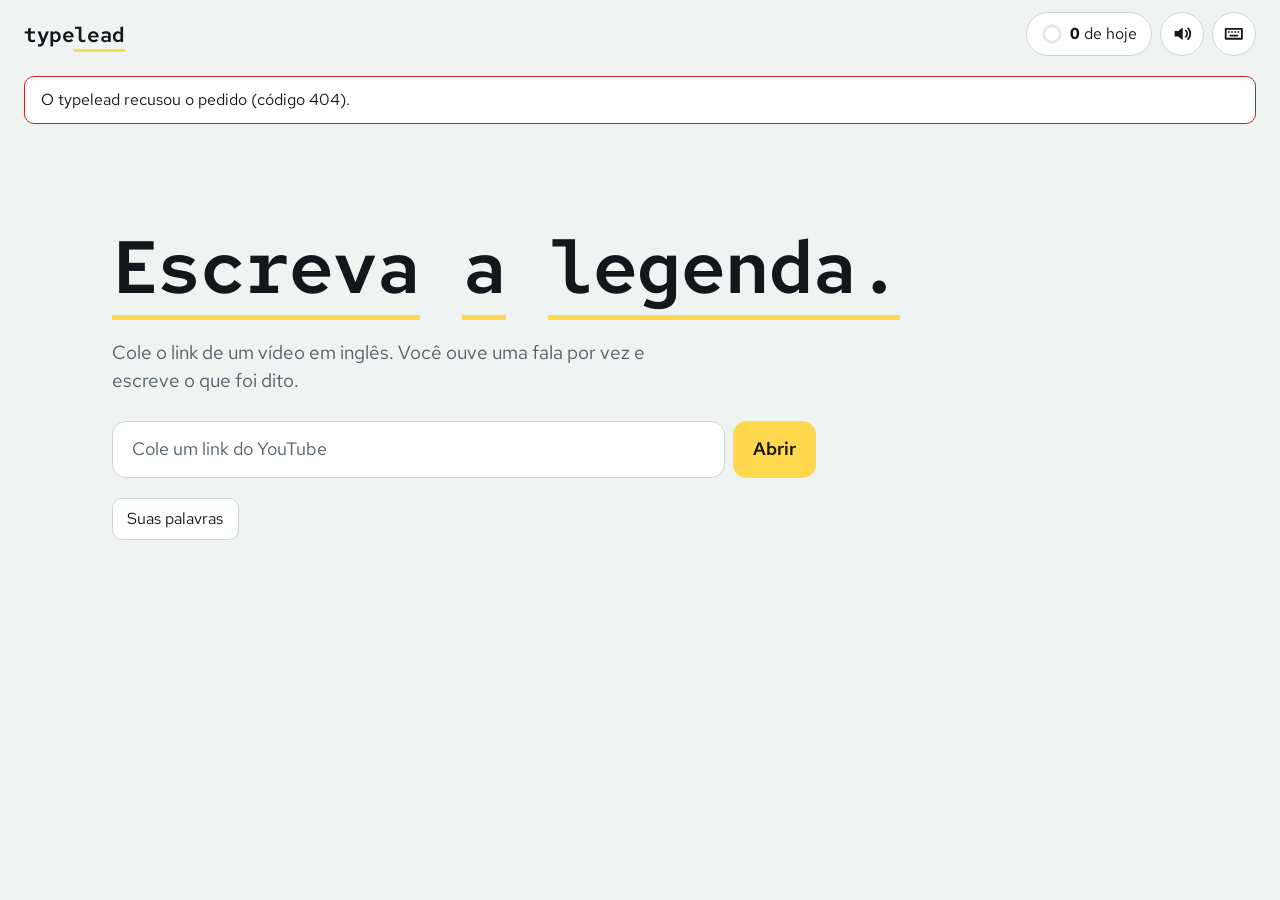
==== commit 4baf9f89: "Cria o banco de palavras e escolhe as lacunas por frequência, nível e erros Co-Authored-By: Claude O" ====
--- a/src/typelead/web/index.html
+++ b/src/typelead/web/index.html
@@ -46,6 +46,10 @@
             <button type="submit" class="principal">Abrir</button>
           </form>
         </div>
+
+        <nav class="caminhos" aria-label="Estudar">
+          <a class="botao" href="palavras.html">Suas palavras</a>
+        </nav>
 
         <div id="continuar" hidden>
           <section class="semana" aria-labelledby="titulo-semana">
@@ -130,6 +134,12 @@
               <label><input type="radio" name="modo" value="lacunas" /><span>Lacunas</span></label>
               <label><input type="radio" name="modo" value="livre" /><span>Texto livre</span></label>
             </fieldset>
+            <fieldset class="segmentos nivel">
+              <legend>Esconder mais</legend>
+              <label title="Nas lacunas, esconde mais as palavras comuns"><input type="radio" name="nivel" value="iniciante" /><span>Palavras comuns</span></label>
+              <label title="Nas lacunas, esconde mais as palavras de uso médio"><input type="radio" name="nivel" value="intermediario" checked /><span>De uso médio</span></label>
+              <label title="Nas lacunas, esconde mais as palavras raras"><input type="radio" name="nivel" value="avancado" /><span>Raras</span></label>
+            </fieldset>
             <fieldset class="segmentos">
               <legend>Corrigir</legend>
               <label><input type="radio" name="quando" value="enter" checked /><span>No Enter</span></label>
--- a/src/typelead/web/estilo.css
+++ b/src/typelead/web/estilo.css
@@ -311,6 +311,102 @@
   border-color: var(--erro);
 }
 
+.fechado p {
+  margin: 0;
+}
+
+.comando {
+  display: flex;
+  flex-wrap: wrap;
+  align-items: center;
+  gap: 0.75rem;
+}
+
+.comando code {
+  font-family: var(--letras);
+  overflow-wrap: anywhere;
+}
+
+/* Palavras */
+
+.estante {
+  width: 100%;
+  max-width: 52rem;
+  margin: 2rem auto 3rem;
+}
+
+.estante h1 {
+  margin: 0;
+  font: 600 clamp(1.8rem, 5vw, 2.8rem) / 1.2 var(--letras);
+  letter-spacing: -0.03em;
+}
+
+.estante .barra {
+  display: flex;
+  flex-wrap: wrap;
+  justify-content: space-between;
+  gap: 0.75rem;
+}
+
+.verbetes {
+  display: grid;
+  gap: 0.75rem;
+  margin: 1.25rem 0 0;
+  padding: 0;
+  list-style: none;
+}
+
+.verbete {
+  display: grid;
+  grid-template-columns: 1fr auto;
+  gap: 0.35rem 1rem;
+  padding: 1rem 1.25rem;
+  border: 1px solid var(--linha);
+  border-radius: 14px;
+  background: var(--painel);
+}
+
+.verbete > * {
+  grid-column: 1;
+  margin: 0;
+}
+
+.verbete > button {
+  grid-area: 1 / 2 / span 4;
+  align-self: center;
+}
+
+.cabeca {
+  display: flex;
+  align-items: center;
+  gap: 0.75rem;
+}
+
+.cabeca strong {
+  font: 600 1.35rem var(--letras);
+}
+
+.verbete[data-situacao="errando"] .etiqueta {
+  color: var(--erro);
+}
+
+.verbete:is([data-situacao="conhecida"], [data-situacao="sabida"]) .etiqueta {
+  color: var(--certo);
+}
+
+.exemplo b {
+  color: var(--destaque);
+}
+
+.pe {
+  font-size: 0.92rem;
+  color: var(--tinta-fraca);
+}
+
+.pe a {
+  color: inherit;
+}
+
 /* Início */
 
 .inicio {
@@ -351,6 +447,13 @@
   padding-inline: 1.2rem;
   font-size: 1.1rem;
   border-radius: 14px;
+}
+
+.caminhos {
+  display: flex;
+  flex-wrap: wrap;
+  gap: 0.75rem;
+  margin-top: 1.25rem;
 }
 
 #continuar {
@@ -881,6 +984,11 @@
   height: 1px;
   overflow: hidden;
   clip-path: inset(50%);
+}
+
+/* O nível só muda o que as lacunas escondem. */
+.ajustes:not(:has([value="lacunas"]:checked)) .nivel {
+  display: none;
 }
 
 .segmentos label {
